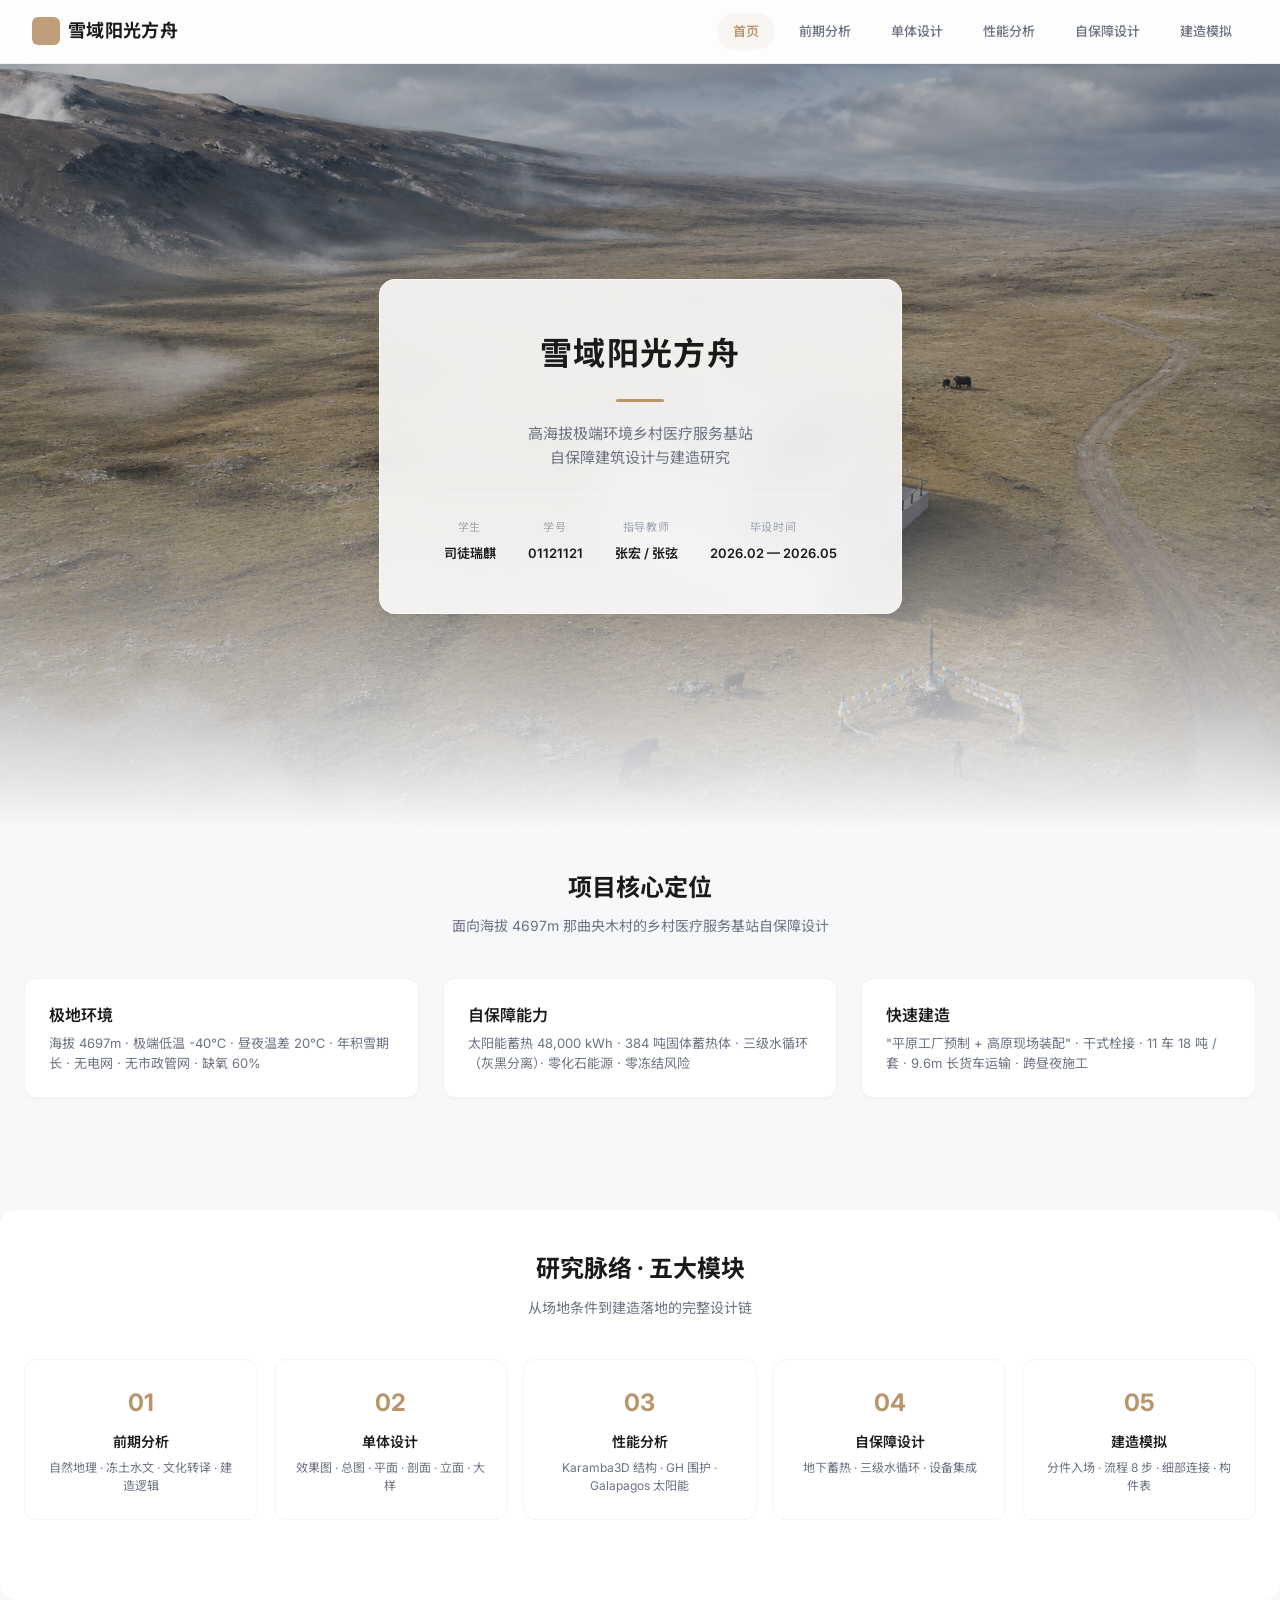
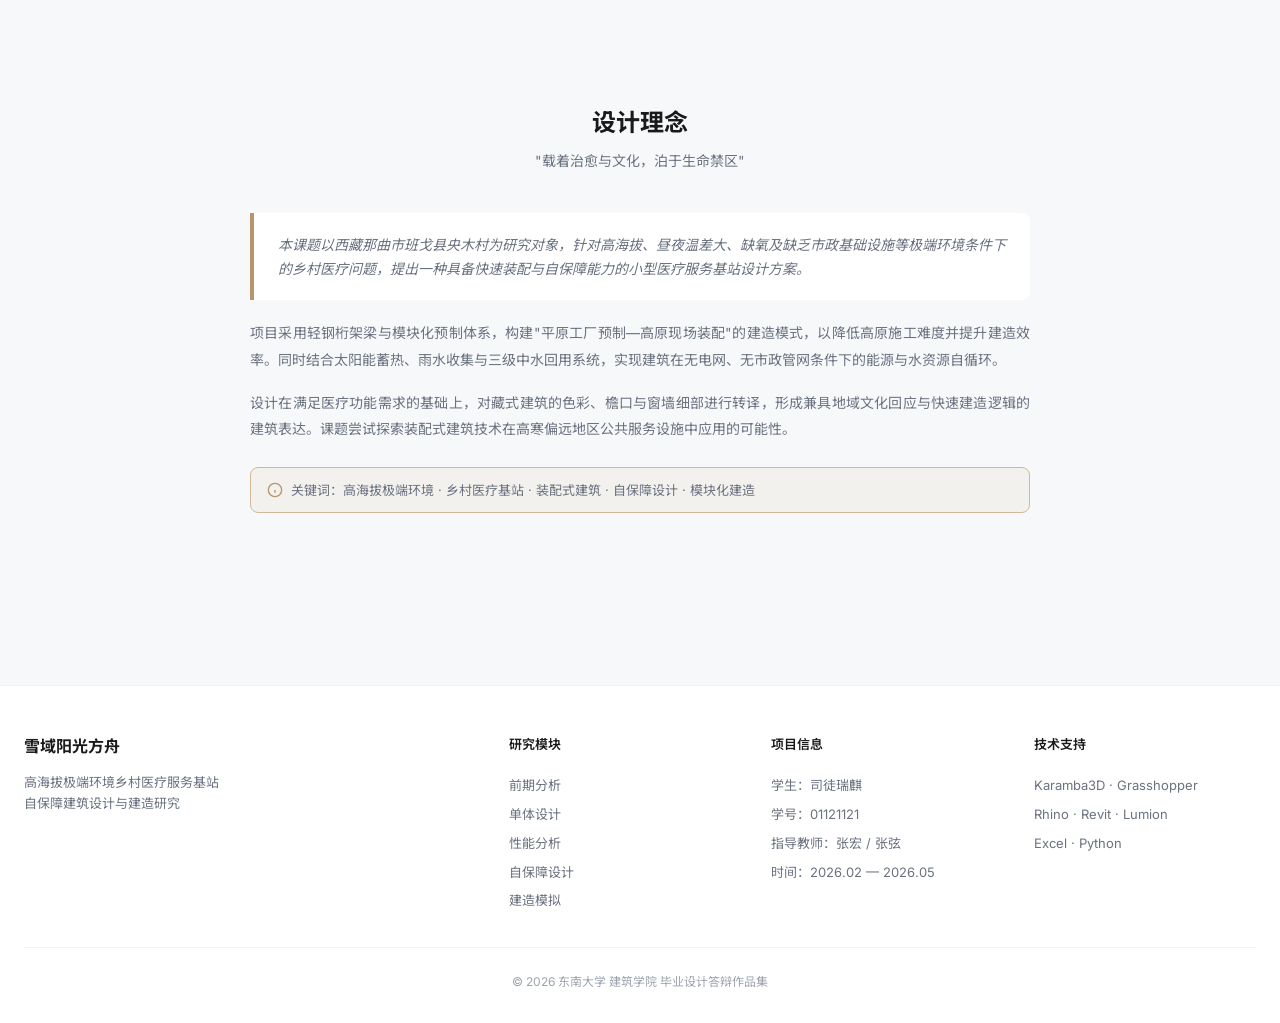
==== index.html @ 9c7acc3d "snow-ark: clean initial commit (Gitee Pages ready, ~74MB)" ====
<!DOCTYPE html>
<html lang="zh-CN">
<head>
  <meta charset="UTF-8">
  <meta name="viewport" content="width=device-width, initial-scale=1.0">
  <title>雪域阳光方舟 — 高海拔极端环境乡村医疗服务基站自保障建筑设计</title>
  <meta name="description" content="雪域阳光方舟 — 高海拔极端环境乡村医疗服务基站自保障建筑设计与建造研究，东南大学建筑学院毕业设计。">
  <link rel="preconnect" href="https://fonts.googleapis.com">
  <link rel="preconnect" href="https://fonts.gstatic.com" crossorigin>
  <link href="https://fonts.googleapis.com/css2?family=Inter:wght@300;400;500;600;700&family=Noto+Sans+SC:wght@300;400;500;600;700&display=swap" rel="stylesheet">
  <link rel="stylesheet" href="css/style.css">
</head>
<body>

  <!-- 导航栏 -->
  <nav class="nav" id="mainNav">
    <a href="index.html" class="nav-brand">雪域阳光方舟</a>
    <div class="nav-links">
      <a href="index.html" class="nav-link active">首页</a>
      <a href="site.html" class="nav-link">前期分析</a>
      <a href="design.html" class="nav-link">单体设计</a>
      <a href="performance.html" class="nav-link">性能分析</a>
      <a href="self-sustaining.html" class="nav-link">自保障设计</a>
      <a href="construction.html" class="nav-link">建造模拟</a>
    </div>
  </nav>

  <!-- Hero Section -->
  <section class="hero-section" style="margin-top:64px;">
    <div class="hero-bg">
      <img src="images/optimized/aerial-view.png" alt="高原医疗服务基站鸟瞰图" width="1575" height="998">
    </div>
    <div class="hero-overlay"></div>
    <div class="hero-card">
      <h1>雪域阳光方舟</h1>
      <div class="accent-line"></div>
      <p class="subtitle">高海拔极端环境乡村医疗服务基站<br>自保障建筑设计与建造研究</p>
      <div class="hero-meta">
        <div class="hero-meta-item">
          <span class="label">学生</span>
          <span class="value">司徒瑞麒</span>
        </div>
        <div class="hero-meta-item">
          <span class="label">学号</span>
          <span class="value">01121121</span>
        </div>
        <div class="hero-meta-item">
          <span class="label">指导教师</span>
          <span class="value">张宏 / 张弦</span>
        </div>
        <div class="hero-meta-item">
          <span class="label">毕设时间</span>
          <span class="value">2026.02 — 2026.05</span>
        </div>
      </div>
    </div>
  </section>

  <!-- 项目定位 - 三栏 -->
  <section class="page-container">
    <h2 class="section-title">项目核心定位</h2>
    <p class="section-subtitle">面向海拔 4697m 那曲央木村的乡村医疗服务基站自保障设计</p>

    <div class="product-grid">
      <div class="card">
        <div class="card-body">
          <h3 class="card-title">极地环境</h3>
          <p class="card-desc">海拔 4697m · 极端低温 -40℃ · 昼夜温差 20℃ · 年积雪期长 · 无电网 · 无市政管网 · 缺氧 60%</p>
        </div>
      </div>
      <div class="card">
        <div class="card-body">
          <h3 class="card-title">自保障能力</h3>
          <p class="card-desc">太阳能蓄热 48,000 kWh · 384 吨固体蓄热体 · 三级水循环（灰黑分离）· 零化石能源 · 零冻结风险</p>
        </div>
      </div>
      <div class="card">
        <div class="card-body">
          <h3 class="card-title">快速建造</h3>
          <p class="card-desc">"平原工厂预制 + 高原现场装配" · 干式栓接 · 11 车 18 吨 / 套 · 9.6m 长货车运输 · 跨昼夜施工</p>
        </div>
      </div>
    </div>
  </section>

  <!-- 研究脉络 - 5 大模块跳转 -->
  <section class="page-container" style="background:var(--bg-card);border-radius:var(--radius-lg);margin-top:32px;">
    <h2 class="section-title">研究脉络 · 五大模块</h2>
    <p class="section-subtitle">从场地条件到建造落地的完整设计链</p>

    <div class="module-jump">
      <a href="site.html" class="module-card" style="text-decoration:none;">
        <div class="m-num">01</div>
        <div class="m-name">前期分析</div>
        <div class="m-desc">自然地理 · 冻土水文 · 文化转译 · 建造逻辑</div>
      </a>
      <a href="design.html" class="module-card" style="text-decoration:none;">
        <div class="m-num">02</div>
        <div class="m-name">单体设计</div>
        <div class="m-desc">效果图 · 总图 · 平面 · 剖面 · 立面 · 大样</div>
      </a>
      <a href="performance.html" class="module-card" style="text-decoration:none;">
        <div class="m-num">03</div>
        <div class="m-name">性能分析</div>
        <div class="m-desc">Karamba3D 结构 · GH 围护 · Galapagos 太阳能</div>
      </a>
      <a href="self-sustaining.html" class="module-card" style="text-decoration:none;">
        <div class="m-num">04</div>
        <div class="m-name">自保障设计</div>
        <div class="m-desc">地下蓄热 · 三级水循环 · 设备集成</div>
      </a>
      <a href="construction.html" class="module-card" style="text-decoration:none;">
        <div class="m-num">05</div>
        <div class="m-name">建造模拟</div>
        <div class="m-desc">分件入场 · 流程 8 步 · 细部连接 · 构件表</div>
      </a>
    </div>
  </section>

  <!-- 设计理念 - 引言 -->
  <section class="page-container" style="margin-top:64px;">
    <h2 class="section-title">设计理念</h2>
    <p class="section-subtitle">"载着治愈与文化，泊于生命禁区"</p>

    <div style="max-width:780px;margin:32px auto 0;">
      <div class="quote-block">
        本课题以西藏那曲市班戈县央木村为研究对象，针对高海拔、昼夜温差大、缺氧及缺乏市政基础设施等极端环境条件下的乡村医疗问题，提出一种具备快速装配与自保障能力的小型医疗服务基站设计方案。
      </div>
      <p style="font-size:14px;color:var(--fg-secondary);line-height:1.9;text-align:justify;margin-top:20px;">
        项目采用轻钢桁架梁与模块化预制体系，构建"平原工厂预制—高原现场装配"的建造模式，以降低高原施工难度并提升建造效率。同时结合太阳能蓄热、雨水收集与三级中水回用系统，实现建筑在无电网、无市政管网条件下的能源与水资源自循环。
      </p>
      <p style="font-size:14px;color:var(--fg-secondary);line-height:1.9;text-align:justify;margin-top:16px;">
        设计在满足医疗功能需求的基础上，对藏式建筑的色彩、檐口与窗墙细部进行转译，形成兼具地域文化回应与快速建造逻辑的建筑表达。课题尝试探索装配式建筑技术在高寒偏远地区公共服务设施中应用的可能性。
      </p>
      <div class="info-bar" style="margin-top:24px;">
        <svg viewBox="0 0 24 24" fill="none" stroke="currentColor" stroke-width="2"><circle cx="12" cy="12" r="10"/><path d="M12 16v-4M12 8h.01"/></svg>
        <span>关键词：高海拔极端环境 · 乡村医疗基站 · 装配式建筑 · 自保障设计 · 模块化建造</span>
      </div>
    </div>
  </section>

  <!-- Footer -->
  <footer class="site-footer">
    <div class="footer-inner">
      <div>
        <div class="footer-brand">雪域阳光方舟</div>
        <p class="footer-desc">高海拔极端环境乡村医疗服务基站<br>自保障建筑设计与建造研究</p>
      </div>
      <div class="footer-col">
        <h4>研究模块</h4>
        <a href="site.html">前期分析</a>
        <a href="design.html">单体设计</a>
        <a href="performance.html">性能分析</a>
        <a href="self-sustaining.html">自保障设计</a>
        <a href="construction.html">建造模拟</a>
      </div>
      <div class="footer-col">
        <h4>项目信息</h4>
        <a>学生：司徒瑞麒</a>
        <a>学号：01121121</a>
        <a>指导教师：张宏 / 张弦</a>
        <a>时间：2026.02 — 2026.05</a>
      </div>
      <div class="footer-col">
        <h4>技术支持</h4>
        <a>Karamba3D · Grasshopper</a>
        <a>Rhino · Revit · Lumion</a>
        <a>Excel · Python</a>
      </div>
    </div>
    <div class="footer-copyright">© 2026 东南大学 建筑学院 毕业设计答辩作品集</div>
  </footer>

  <script>
    const observer = new IntersectionObserver((entries) => {
      entries.forEach(entry => {
        if (entry.isIntersecting) entry.target.classList.add('visible');
      });
    }, { threshold: 0.1 });
    document.querySelectorAll('.reveal').forEach(el => observer.observe(el));
  </script>
</body>
</html>
---- css/style.css ----
/* ============================================
   云巅安护·冈拉梅朵 — 全局样式框架
   极简 / 低饱和度 / 圆角卡片 / Inter字体
   ============================================ */

@import url('https://fonts.googleapis.com/css2?family=Inter:wght@300;400;500;600;700&family=Noto+Sans+SC:wght@300;400;500;600;700&display=swap');

:root {
  /* 低饱和度色系 */
  --bg-base: #F7F8FA;
  --bg-card: #FFFFFF;
  --bg-elevated: #FFFFFF;
  --fg-primary: #1A1A1A;
  --fg-secondary: #6B7280;
  --fg-muted: #9CA3AF;
  --accent: #B8956A;
  --accent-light: #D4B896;
  --accent-bg: rgba(184, 149, 106, 0.08);
  --border: #E5E7EB;
  --border-light: #F3F4F6;
  --shadow-sm: 0 1px 3px rgba(0,0,0,0.04);
  --shadow-md: 0 4px 16px rgba(0,0,0,0.06);
  --shadow-lg: 0 8px 30px rgba(0,0,0,0.08);
  --radius-sm: 8px;
  --radius-md: 12px;
  --radius-lg: 16px;
  --radius-pill: 999px;
  --transition: all 0.3s cubic-bezier(0.4, 0, 0.2, 1);
  --transition-fast: all 0.15s ease;
  --max-width: 1280px;
  --font-sans: 'Inter', 'Noto Sans SC', -apple-system, BlinkMacSystemFont, sans-serif;
}

*, *::before, *::after {
  box-sizing: border-box;
  margin: 0;
  padding: 0;
}

html {
  scroll-behavior: smooth;
  -webkit-font-smoothing: antialiased;
  -moz-osx-font-smoothing: grayscale;
}

body {
  font-family: var(--font-sans);
  background: var(--bg-base);
  color: var(--fg-primary);
  line-height: 1.6;
  font-size: 15px;
  overflow-x: hidden;
}

img {
  max-width: 100%;
  height: auto;
  display: block;
}

a {
  color: inherit;
  text-decoration: none;
}

/* ============================================
   导航栏
   ============================================ */
.nav {
  position: fixed;
  top: 0;
  left: 0;
  right: 0;
  z-index: 1000;
  height: 64px;
  display: flex;
  align-items: center;
  justify-content: space-between;
  padding: 0 32px;
  background: rgba(255,255,255,0.7);
  backdrop-filter: blur(12px);
  -webkit-backdrop-filter: blur(12px);
  border-bottom: 1px solid var(--border-light);
  transition: var(--transition);
}

.nav-brand {
  font-weight: 700;
  font-size: 18px;
  letter-spacing: 0.02em;
  color: var(--fg-primary);
  display: flex;
  align-items: center;
  gap: 8px;
}

.nav-brand::before {
  content: '';
  display: inline-block;
  width: 28px;
  height: 28px;
  background: var(--accent);
  border-radius: 6px;
  opacity: 0.9;
}

.nav-links {
  display: flex;
  gap: 8px;
  align-items: center;
}

.nav-link {
  font-size: 13px;
  font-weight: 500;
  color: var(--fg-secondary);
  padding: 8px 16px;
  border-radius: var(--radius-pill);
  transition: var(--transition-fast);
  white-space: nowrap;
}

.nav-link:hover {
  color: var(--fg-primary);
  background: var(--border-light);
}

.nav-link.active {
  color: var(--accent);
  background: var(--accent-bg);
  font-weight: 600;
}

/* ============================================
   Hero Section
   ============================================ */
.hero-section {
  position: relative;
  width: 100%;
  min-height: 85vh;
  display: flex;
  align-items: center;
  justify-content: center;
  overflow: hidden;
}

.hero-bg {
  position: absolute;
  inset: 0;
  z-index: 0;
}

.hero-bg img {
  width: 100%;
  height: 100%;
  object-fit: cover;
  filter: brightness(0.95);
}

.hero-overlay {
  position: absolute;
  inset: 0;
  background: linear-gradient(to bottom, rgba(0,0,0,0.15) 0%, rgba(0,0,0,0.05) 50%, rgba(247,248,250,1) 100%);
  z-index: 1;
}

.hero-card {
  position: relative;
  z-index: 2;
  background: rgba(255,255,255,0.88);
  backdrop-filter: blur(20px);
  -webkit-backdrop-filter: blur(20px);
  border: 1px solid rgba(255,255,255,0.6);
  border-radius: var(--radius-lg);
  padding: 48px 64px;
  text-align: center;
  box-shadow: var(--shadow-lg);
  max-width: 560px;
  animation: fadeInUp 0.8s ease-out;
}

.hero-card h1 {
  font-size: 32px;
  font-weight: 700;
  color: var(--fg-primary);
  margin-bottom: 12px;
  letter-spacing: 0.04em;
}

.hero-card .subtitle {
  font-size: 15px;
  color: var(--fg-secondary);
  font-weight: 400;
  line-height: 1.6;
}

.hero-card .accent-line {
  width: 48px;
  height: 3px;
  background: var(--accent);
  border-radius: 2px;
  margin: 20px auto;
}

/* ============================================
   页面容器与卡片系统
   ============================================ */
.page-container {
  max-width: var(--max-width);
  margin: 0 auto;
  padding: 40px 24px 80px;
}

.section-title {
  font-size: 24px;
  font-weight: 700;
  color: var(--fg-primary);
  margin-bottom: 8px;
  text-align: center;
}

.section-subtitle {
  font-size: 14px;
  color: var(--fg-secondary);
  text-align: center;
  margin-bottom: 40px;
}

.card {
  background: var(--bg-card);
  border-radius: var(--radius-md);
  border: 1px solid var(--border-light);
  box-shadow: var(--shadow-sm);
  transition: var(--transition);
  overflow: hidden;
}

.card:hover {
  transform: translateY(-4px);
  box-shadow: var(--shadow-md);
  border-color: var(--border);
}

.card-body {
  padding: 24px;
}

.card-img {
  width: 100%;
  aspect-ratio: 16/10;
  object-fit: cover;
  border-radius: var(--radius-sm);
  margin-bottom: 16px;
  transition: transform 0.5s ease;
}

.card:hover .card-img {
  transform: scale(1.03);
}

.card-title {
  font-size: 16px;
  font-weight: 600;
  color: var(--fg-primary);
  margin-bottom: 6px;
}

.card-desc {
  font-size: 13px;
  color: var(--fg-secondary);
  line-height: 1.5;
}

/* ============================================
   核心产品网格
   ============================================ */
.product-grid {
  display: grid;
  grid-template-columns: repeat(3, 1fr);
  gap: 24px;
  margin-top: 32px;
}

/* ============================================
   前期分析 — 圆形图表
   ============================================ */
.analysis-section {
  margin-top: 64px;
}

.chart-container {
  display: flex;
  align-items: center;
  justify-content: center;
  gap: 48px;
  flex-wrap: wrap;
  margin: 40px 0;
}

.donut-chart {
  position: relative;
  width: 280px;
  height: 280px;
  flex-shrink: 0;
}

.donut-chart svg {
  transform: rotate(-90deg);
}

.donut-center {
  position: absolute;
  inset: 0;
  display: flex;
  flex-direction: column;
  align-items: center;
  justify-content: center;
  text-align: center;
}

.donut-center .value {
  font-size: 36px;
  font-weight: 700;
  color: var(--accent);
}

.donut-center .label {
  font-size: 13px;
  color: var(--fg-secondary);
}

.chart-legend {
  display: grid;
  grid-template-columns: repeat(2, 1fr);
  gap: 16px 32px;
}

.legend-item {
  display: flex;
  align-items: center;
  gap: 10px;
  font-size: 13px;
  color: var(--fg-secondary);
}

.legend-dot {
  width: 10px;
  height: 10px;
  border-radius: 50%;
  flex-shrink: 0;
}

/* ============================================
   图片网格
   ============================================ */
.img-grid {
  display: grid;
  grid-template-columns: repeat(3, 1fr);
  gap: 20px;
  margin-top: 32px;
}

.img-grid-item {
  position: relative;
  border-radius: var(--radius-md);
  overflow: hidden;
  aspect-ratio: 4/3;
  cursor: pointer;
}

.img-grid-item img {
  width: 100%;
  height: 100%;
  object-fit: cover;
  transition: transform 0.5s ease;
}

.img-grid-item:hover img {
  transform: scale(1.05);
}

.img-grid-item .caption {
  position: absolute;
  bottom: 0;
  left: 0;
  right: 0;
  padding: 20px 16px 12px;
  background: linear-gradient(to top, rgba(0,0,0,0.5), transparent);
  color: #fff;
  font-size: 14px;
  font-weight: 500;
}

/* ============================================
   造价表格（干净表格模块）
   ============================================ */
.cost-table-wrapper {
  background: var(--bg-card);
  border-radius: var(--radius-md);
  border: 1px solid var(--border-light);
  overflow: hidden;
  margin-top: 24px;
}

.cost-table {
  width: 100%;
  border-collapse: collapse;
  font-size: 14px;
}

.cost-table thead th {
  background: var(--bg-base);
  color: var(--fg-secondary);
  font-weight: 600;
  font-size: 12px;
  text-transform: uppercase;
  letter-spacing: 0.05em;
  padding: 14px 20px;
  text-align: left;
  border-bottom: 1px solid var(--border);
}

.cost-table tbody td {
  padding: 14px 20px;
  border-bottom: 1px solid var(--border-light);
  color: var(--fg-primary);
  vertical-align: middle;
}

.cost-table tbody tr:last-child td {
  border-bottom: none;
}

.cost-table tbody tr:hover {
  background: var(--bg-base);
}

.cost-table .cell-number {
  text-align: right;
  font-variant-numeric: tabular-nums;
}

.cost-table tfoot td {
  padding: 16px 20px;
  background: var(--bg-base);
  font-weight: 700;
  color: var(--fg-primary);
  border-top: 2px solid var(--border);
}

/* 材料标签色块 */
.material-tag {
  display: inline-flex;
  align-items: center;
  gap: 8px;
}

.material-color {
  width: 12px;
  height: 12px;
  border-radius: 3px;
  flex-shrink: 0;
}

/* ============================================
   构件管理 — 阶段按钮
   ============================================ */
.bim-layout {
  display: grid;
  grid-template-columns: 1fr 1fr;
  gap: 32px;
  margin-top: 24px;
}

.bim-preview {
  border-radius: var(--radius-md);
  overflow: hidden;
  aspect-ratio: 4/3;
}

.bim-preview img {
  width: 100%;
  height: 100%;
  object-fit: cover;
}

.stage-grid {
  display: grid;
  grid-template-columns: repeat(3, 1fr);
  gap: 12px;
}

.stage-btn {
  aspect-ratio: 1;
  display: flex;
  flex-direction: column;
  align-items: center;
  justify-content: center;
  gap: 8px;
  background: var(--bg-card);
  border: 1px solid var(--border-light);
  border-radius: var(--radius-sm);
  cursor: pointer;
  transition: var(--transition);
  padding: 12px;
  text-align: center;
}

.stage-btn:hover {
  border-color: var(--accent);
  background: var(--accent-bg);
  transform: translateY(-2px);
}

.stage-btn.active {
  border-color: var(--accent);
  background: var(--accent-bg);
  box-shadow: 0 0 0 2px var(--accent-bg);
}

.stage-btn .icon {
  width: 28px;
  height: 28px;
  color: var(--fg-secondary);
}

.stage-btn:hover .icon,
.stage-btn.active .icon {
  color: var(--accent);
}

.stage-btn .name {
  font-size: 12px;
  font-weight: 500;
  color: var(--fg-primary);
}

.stage-btn .sub {
  font-size: 11px;
  color: var(--fg-muted);
}

/* ============================================
   甘特图
   ============================================ */
.gantt-wrapper {
  background: var(--bg-card);
  border-radius: var(--radius-md);
  border: 1px solid var(--border-light);
  padding: 24px;
  margin-top: 24px;
  overflow-x: auto;
}

.gantt-chart {
  min-width: 600px;
}

.gantt-header {
  display: grid;
  grid-template-columns: 140px 1fr;
  gap: 16px;
  padding-bottom: 12px;
  border-bottom: 1px solid var(--border);
  margin-bottom: 12px;
}

.gantt-weeks {
  display: flex;
  justify-content: space-between;
}

.gantt-week {
  font-size: 11px;
  color: var(--fg-muted);
  font-weight: 500;
  text-align: center;
  flex: 1;
}

.gantt-row {
  display: grid;
  grid-template-columns: 140px 1fr;
  gap: 16px;
  align-items: center;
  padding: 10px 0;
  border-bottom: 1px solid var(--border-light);
}

.gantt-row:last-child {
  border-bottom: none;
}

.gantt-task-name {
  font-size: 13px;
  font-weight: 500;
  color: var(--fg-primary);
}

.gantt-bar-track {
  position: relative;
  height: 24px;
  background: var(--bg-base);
  border-radius: 4px;
}

.gantt-bar {
  position: absolute;
  top: 4px;
  height: 16px;
  border-radius: 4px;
  background: var(--accent);
  opacity: 0.85;
  transition: opacity 0.2s;
}

.gantt-bar:hover {
  opacity: 1;
}

.gantt-bar.planned { background: var(--accent-light); opacity: 0.5; }
.gantt-bar.active { background: var(--accent); }
.gantt-bar.complete { background: #8CA87A; }

/* ============================================
   演变图 2x2 栅格
   ============================================ */
.evolution-grid {
  display: grid;
  grid-template-columns: repeat(2, 1fr);
  gap: 20px;
  margin-top: 24px;
}

.evolution-item {
  background: var(--bg-card);
  border-radius: var(--radius-md);
  border: 1px solid var(--border-light);
  overflow: hidden;
  transition: var(--transition);
}

.evolution-item:hover {
  box-shadow: var(--shadow-md);
  transform: translateY(-2px);
}

.evolution-item img {
  width: 100%;
  aspect-ratio: 16/10;
  object-fit: cover;
}

.evolution-item .label {
  padding: 14px 16px;
  font-size: 13px;
  font-weight: 500;
  color: var(--fg-secondary);
  text-align: center;
  border-top: 1px solid var(--border-light);
}

/* ============================================
   Footer
   ============================================ */
.site-footer {
  background: var(--bg-card);
  border-top: 1px solid var(--border-light);
  padding: 48px 24px 32px;
  margin-top: 80px;
}

.footer-inner {
  max-width: var(--max-width);
  margin: 0 auto;
  display: grid;
  grid-template-columns: 2fr repeat(3, 1fr);
  gap: 40px;
}

.footer-brand {
  font-weight: 700;
  font-size: 16px;
  color: var(--fg-primary);
  margin-bottom: 12px;
}

.footer-desc {
  font-size: 13px;
  color: var(--fg-secondary);
  line-height: 1.6;
  max-width: 280px;
}

.footer-col h4 {
  font-size: 13px;
  font-weight: 600;
  color: var(--fg-primary);
  margin-bottom: 16px;
}

.footer-col a {
  display: block;
  font-size: 13px;
  color: var(--fg-secondary);
  padding: 4px 0;
  transition: color 0.2s;
}

.footer-col a:hover {
  color: var(--accent);
}

.footer-copyright {
  max-width: var(--max-width);
  margin: 32px auto 0;
  padding-top: 24px;
  border-top: 1px solid var(--border-light);
  text-align: center;
  font-size: 12px;
  color: var(--fg-muted);
}

/* ============================================
   动画
   ============================================ */
@keyframes fadeInUp {
  from {
    opacity: 0;
    transform: translateY(24px);
  }
  to {
    opacity: 1;
    transform: translateY(0);
  }
}

.reveal {
  opacity: 0;
  transform: translateY(24px);
  transition: opacity 0.6s ease, transform 0.6s ease;
}

.reveal.visible {
  opacity: 1;
  transform: translateY(0);
}

/* ============================================
   响应式
   ============================================ */
@media (max-width: 1024px) {
  .product-grid { grid-template-columns: repeat(2, 1fr); }
  .bim-layout { grid-template-columns: 1fr; }
  .footer-inner { grid-template-columns: repeat(2, 1fr); }
}

@media (max-width: 768px) {
  .nav {
    padding: 0 16px;
    height: 56px;
  }
  .nav-links {
    display: none;
  }
  .hero-card {
    padding: 32px 28px;
    margin: 0 20px;
    max-width: 100%;
  }
  .hero-card h1 { font-size: 24px; }
  .page-container { padding: 24px 16px 48px; }
  .product-grid,
  .img-grid { grid-template-columns: 1fr; }
  .chart-container { flex-direction: column; }
  .chart-legend { grid-template-columns: 1fr; }
  .stage-grid { grid-template-columns: repeat(2, 1fr); }
  .evolution-grid { grid-template-columns: 1fr; }
  .footer-inner { grid-template-columns: 1fr; gap: 32px; }
  .gantt-wrapper { padding: 16px; }
}

/* ============================================
   数据接口预留标记
   ============================================ */
[data-excel-source] {
  position: relative;
}

[data-excel-source]::before {
  content: attr(data-excel-source);
  position: absolute;
  top: -20px;
  right: 0;
  font-size: 10px;
  color: var(--fg-muted);
  font-family: monospace;
  opacity: 0.5;
}

/* ============================================
   雪域阳光方舟 — 扩展组件
   2026-05-29 新增
   ============================================ */

/* 选项卡 - 前期分析 7 子目 */
.analysis-tabs {
  display: flex;
  flex-wrap: wrap;
  gap: 8px;
  margin-bottom: 24px;
  padding: 8px;
  background: var(--bg-card);
  border: 1px solid var(--border-light);
  border-radius: var(--radius-md);
}

.analysis-tab {
  padding: 10px 18px;
  font-size: 13px;
  font-weight: 500;
  color: var(--fg-secondary);
  background: transparent;
  border: none;
  border-radius: var(--radius-pill);
  cursor: pointer;
  transition: var(--transition-fast);
  white-space: nowrap;
}

.analysis-tab:hover {
  color: var(--fg-primary);
  background: var(--border-light);
}

.analysis-tab.active {
  color: #fff;
  background: var(--accent);
}

.tab-panel {
  display: none;
  animation: fadeInUp 0.4s ease-out;
}

.tab-panel.active {
  display: grid;
  grid-template-columns: 1fr 1fr;
  gap: 24px;
  align-items: start;
}

.tab-panel .panel-text {
  background: var(--bg-card);
  border: 1px solid var(--border-light);
  border-radius: var(--radius-md);
  padding: 28px;
}

.tab-panel .panel-text h4 {
  font-size: 16px;
  font-weight: 600;
  color: var(--fg-primary);
  margin-bottom: 12px;
}

.tab-panel .panel-text p {
  font-size: 14px;
  color: var(--fg-secondary);
  line-height: 1.8;
  margin-bottom: 12px;
}

.tab-panel .panel-text ul {
  list-style: none;
  margin-top: 12px;
}

.tab-panel .panel-text li {
  font-size: 14px;
  color: var(--fg-secondary);
  padding: 6px 0 6px 20px;
  position: relative;
  line-height: 1.7;
}

.tab-panel .panel-text li::before {
  content: '·';
  position: absolute;
  left: 8px;
  color: var(--accent);
  font-weight: 700;
}

.tab-panel .panel-img {
  border-radius: var(--radius-md);
  overflow: hidden;
  background: var(--bg-card);
  border: 1px solid var(--border-light);
}

.tab-panel .panel-img img {
  width: 100%;
  height: 100%;
  object-fit: cover;
  display: block;
}

.tab-panel .panel-img.full {
  grid-column: 1 / -1;
}

/* 单栏面板 (用于全宽图) */
.tab-panel.single-column {
  grid-template-columns: 1fr;
}

/* KPI 数字卡 */
.kpi-grid {
  display: grid;
  grid-template-columns: repeat(4, 1fr);
  gap: 16px;
  margin: 24px 0;
}

.kpi-card {
  background: var(--bg-card);
  border: 1px solid var(--border-light);
  border-radius: var(--radius-md);
  padding: 24px;
  text-align: center;
  transition: var(--transition);
}

.kpi-card:hover {
  border-color: var(--accent);
  transform: translateY(-2px);
}

.kpi-value {
  font-size: 28px;
  font-weight: 700;
  color: var(--accent);
  font-variant-numeric: tabular-nums;
  margin-bottom: 4px;
}

.kpi-label {
  font-size: 12px;
  color: var(--fg-secondary);
  font-weight: 500;
}

/* 流程步骤 */
.process-flow {
  display: grid;
  grid-template-columns: repeat(4, 1fr);
  gap: 12px;
  margin: 24px 0;
}

.process-step {
  background: var(--bg-card);
  border: 1px solid var(--border-light);
  border-radius: var(--radius-md);
  padding: 20px 16px;
  text-align: center;
  position: relative;
}

.process-step::after {
  content: '→';
  position: absolute;
  right: -16px;
  top: 50%;
  transform: translateY(-50%);
  font-size: 18px;
  color: var(--accent);
  font-weight: 600;
}

.process-step:last-child::after {
  display: none;
}

.process-step .step-num {
  display: inline-block;
  width: 32px;
  height: 32px;
  line-height: 32px;
  background: var(--accent);
  color: #fff;
  border-radius: 50%;
  font-weight: 700;
  font-size: 14px;
  margin-bottom: 10px;
}

.process-step .step-title {
  font-size: 13px;
  font-weight: 600;
  color: var(--fg-primary);
  margin-bottom: 4px;
}

.process-step .step-sub {
  font-size: 11px;
  color: var(--fg-muted);
}

/* 图文混排 - 设计图纸区 */
.drawings-list {
  display: flex;
  flex-direction: column;
  gap: 40px;
  margin-top: 32px;
}

.drawing-item {
  display: grid;
  grid-template-columns: 360px 1fr;
  gap: 32px;
  align-items: center;
  background: var(--bg-card);
  border: 1px solid var(--border-light);
  border-radius: var(--radius-md);
  padding: 24px;
  transition: var(--transition);
}

.drawing-item:hover {
  box-shadow: var(--shadow-md);
}

.drawing-item.reverse {
  grid-template-columns: 1fr 360px;
}

.drawing-item.reverse .drawing-img {
  order: 2;
}

.drawing-img {
  width: 100%;
  aspect-ratio: 4/3;
  border-radius: var(--radius-sm);
  overflow: hidden;
  background: var(--bg-base);
}

.drawing-img img {
  width: 100%;
  height: 100%;
  object-fit: contain;
  cursor: zoom-in;
}

.drawing-info h4 {
  font-size: 18px;
  font-weight: 600;
  color: var(--fg-primary);
  margin-bottom: 8px;
}

.drawing-info .drawing-meta {
  font-size: 11px;
  color: var(--fg-muted);
  text-transform: uppercase;
  letter-spacing: 0.05em;
  margin-bottom: 12px;
}

.drawing-info p {
  font-size: 13px;
  color: var(--fg-secondary);
  line-height: 1.8;
  margin-bottom: 8px;
}

/* 性能图组 */
.perf-section {
  margin-top: 48px;
}

.perf-section h3 {
  font-size: 18px;
  font-weight: 600;
  color: var(--fg-primary);
  margin-bottom: 8px;
}

.perf-section .perf-subtitle {
  font-size: 13px;
  color: var(--fg-secondary);
  margin-bottom: 20px;
  line-height: 1.7;
}

.perf-grid {
  display: grid;
  gap: 16px;
}

.perf-grid.cols-2 { grid-template-columns: 1fr 1fr; }
.perf-grid.cols-3 { grid-template-columns: repeat(3, 1fr); }
.perf-grid.cols-4 { grid-template-columns: repeat(4, 1fr); }

.perf-card {
  background: var(--bg-card);
  border: 1px solid var(--border-light);
  border-radius: var(--radius-md);
  overflow: hidden;
  transition: var(--transition);
}

.perf-card:hover {
  box-shadow: var(--shadow-md);
  transform: translateY(-2px);
}

.perf-card img {
  width: 100%;
  aspect-ratio: 4/3;
  object-fit: contain;
  background: var(--bg-base);
  cursor: zoom-in;
}

.perf-card .perf-caption {
  padding: 12px 16px;
  font-size: 12px;
  color: var(--fg-secondary);
  text-align: center;
  border-top: 1px solid var(--border-light);
}

/* 建造过程大图横幅 */
.build-banner {
  display: grid;
  grid-template-columns: 1fr 1fr;
  gap: 24px;
  align-items: center;
  background: var(--bg-card);
  border: 1px solid var(--border-light);
  border-radius: var(--radius-md);
  padding: 32px;
  margin-top: 32px;
}

.build-banner img {
  width: 100%;
  border-radius: var(--radius-sm);
  object-fit: cover;
}

/* 渲染图网格 - 单体设计 */
.renders-grid {
  display: grid;
  grid-template-columns: repeat(2, 1fr);
  gap: 20px;
  margin-top: 24px;
}

.render-card {
  background: var(--bg-card);
  border: 1px solid var(--border-light);
  border-radius: var(--radius-md);
  overflow: hidden;
  cursor: zoom-in;
  transition: var(--transition);
}

.render-card:hover {
  box-shadow: var(--shadow-md);
  transform: translateY(-2px);
}

.render-card img {
  width: 100%;
  aspect-ratio: 16/10;
  object-fit: cover;
}

.render-card .render-caption {
  padding: 14px 16px;
  font-size: 13px;
  color: var(--fg-secondary);
  border-top: 1px solid var(--border-light);
}

/* 分级用水列表 */
.water-grade {
  background: var(--bg-card);
  border: 1px solid var(--border-light);
  border-radius: var(--radius-md);
  padding: 24px 28px;
  margin-top: 16px;
  border-left: 4px solid var(--accent);
}

.water-grade h5 {
  font-size: 15px;
  font-weight: 600;
  color: var(--fg-primary);
  margin-bottom: 6px;
}

.water-grade p {
  font-size: 13px;
  color: var(--fg-secondary);
  line-height: 1.7;
}

/* 设备清单 - 水循环 */
.equipment-list {
  display: grid;
  grid-template-columns: 1fr 1fr;
  gap: 16px;
  margin-top: 16px;
}

.equipment-item {
  display: flex;
  align-items: center;
  gap: 12px;
  background: var(--bg-base);
  border-radius: var(--radius-sm);
  padding: 12px 16px;
}

.equipment-item .eq-name {
  font-size: 13px;
  font-weight: 500;
  color: var(--fg-primary);
}

.equipment-item .eq-spec {
  font-size: 11px;
  color: var(--fg-muted);
}

/* Hero meta 信息 - 答辩元信息 */
.hero-meta {
  display: flex;
  justify-content: center;
  gap: 32px;
  margin-top: 24px;
  padding-top: 24px;
  border-top: 1px solid var(--border-light);
  flex-wrap: wrap;
}

.hero-meta-item {
  text-align: center;
}

.hero-meta-item .label {
  display: block;
  font-size: 11px;
  color: var(--fg-muted);
  text-transform: uppercase;
  letter-spacing: 0.05em;
  margin-bottom: 4px;
}

.hero-meta-item .value {
  font-size: 13px;
  font-weight: 600;
  color: var(--fg-primary);
}

/* 章节标题 - 区块用 */
.subsection-title {
  font-size: 18px;
  font-weight: 600;
  color: var(--fg-primary);
  margin: 40px 0 16px;
  padding-bottom: 12px;
  border-bottom: 1px solid var(--border-light);
  display: flex;
  align-items: center;
  gap: 12px;
}

.subsection-title .num {
  display: inline-flex;
  align-items: center;
  justify-content: center;
  width: 32px;
  height: 32px;
  background: var(--accent);
  color: #fff;
  border-radius: 50%;
  font-size: 14px;
  font-weight: 700;
}

/* 模块跳转卡 (首页底部) */
.module-jump {
  display: grid;
  grid-template-columns: repeat(5, 1fr);
  gap: 16px;
  margin-top: 24px;
}

.module-card {
  background: var(--bg-card);
  border: 1px solid var(--border-light);
  border-radius: var(--radius-md);
  padding: 24px 20px;
  text-align: center;
  transition: var(--transition);
  cursor: pointer;
}

.module-card:hover {
  border-color: var(--accent);
  transform: translateY(-4px);
  box-shadow: var(--shadow-md);
}

.module-card .m-num {
  display: inline-block;
  font-size: 24px;
  font-weight: 700;
  color: var(--accent);
  margin-bottom: 8px;
}

.module-card .m-name {
  font-size: 14px;
  font-weight: 600;
  color: var(--fg-primary);
  margin-bottom: 6px;
}

.module-card .m-desc {
  font-size: 12px;
  color: var(--fg-secondary);
  line-height: 1.5;
}

/* 案例引用块 */
.quote-block {
  background: var(--bg-card);
  border-left: 4px solid var(--accent);
  border-radius: 0 var(--radius-sm) var(--radius-sm) 0;
  padding: 20px 24px;
  margin: 16px 0;
  font-size: 14px;
  color: var(--fg-secondary);
  line-height: 1.7;
  font-style: italic;
}

/* 浅色信息条 */
.info-bar {
  display: flex;
  align-items: center;
  gap: 8px;
  background: var(--accent-bg);
  border: 1px solid var(--accent-light);
  border-radius: var(--radius-sm);
  padding: 12px 16px;
  font-size: 13px;
  color: var(--fg-secondary);
  margin: 12px 0;
}

.info-bar svg {
  width: 16px;
  height: 16px;
  color: var(--accent);
  flex-shrink: 0;
}

/* 响应式扩展 */
@media (max-width: 1024px) {
  .tab-panel.active { grid-template-columns: 1fr; }
  .drawing-item, .drawing-item.reverse { grid-template-columns: 1fr; }
  .drawing-item.reverse .drawing-img { order: 0; }
  .module-jump { grid-template-columns: repeat(3, 1fr); }
  .process-flow { grid-template-columns: repeat(2, 1fr); }
  .process-step::after { display: none; }
  .kpi-grid { grid-template-columns: repeat(2, 1fr); }
  .perf-grid.cols-3, .perf-grid.cols-4 { grid-template-columns: repeat(2, 1fr); }
  .build-banner { grid-template-columns: 1fr; }
}

@media (max-width: 768px) {
  .renders-grid { grid-template-columns: 1fr; }
  .module-jump { grid-template-columns: repeat(2, 1fr); }
  .kpi-grid { grid-template-columns: 1fr 1fr; }
  .perf-grid.cols-2, .perf-grid.cols-3, .perf-grid.cols-4 { grid-template-columns: 1fr; }
  .equipment-list { grid-template-columns: 1fr; }
}
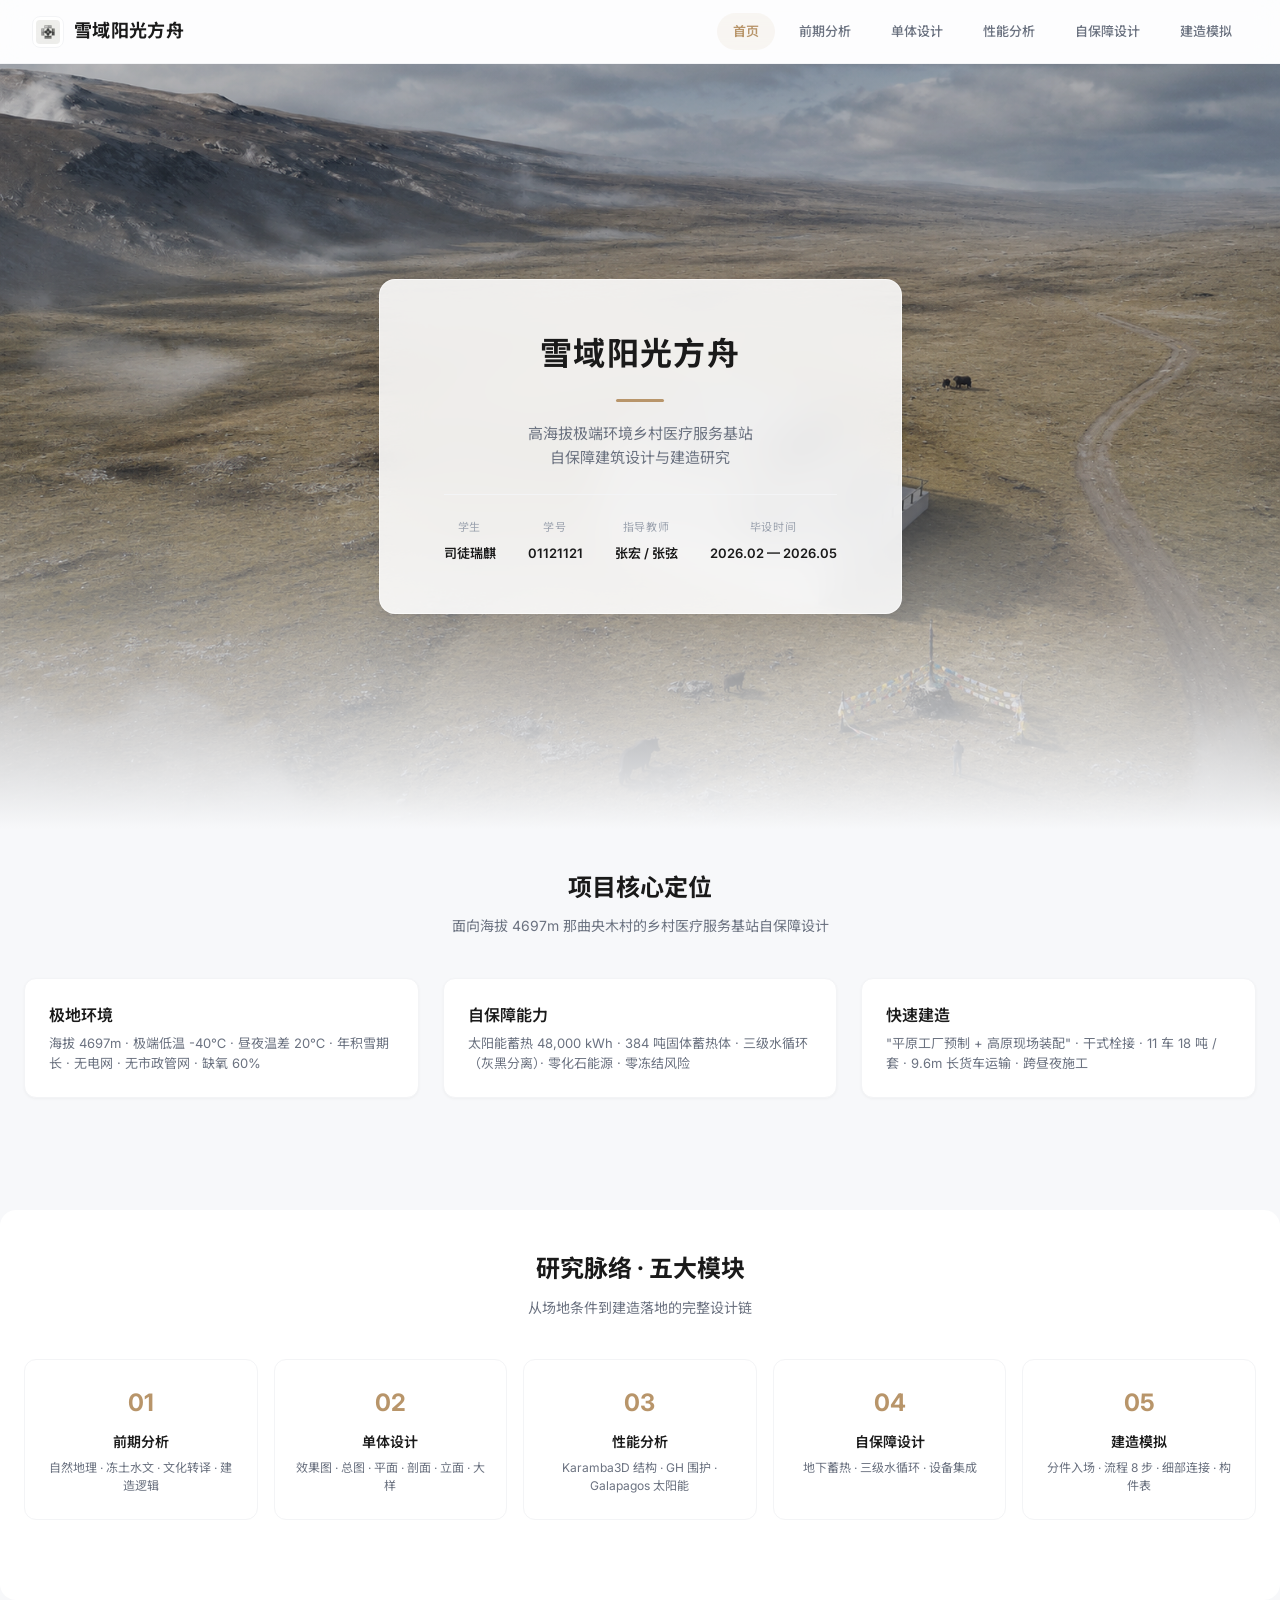
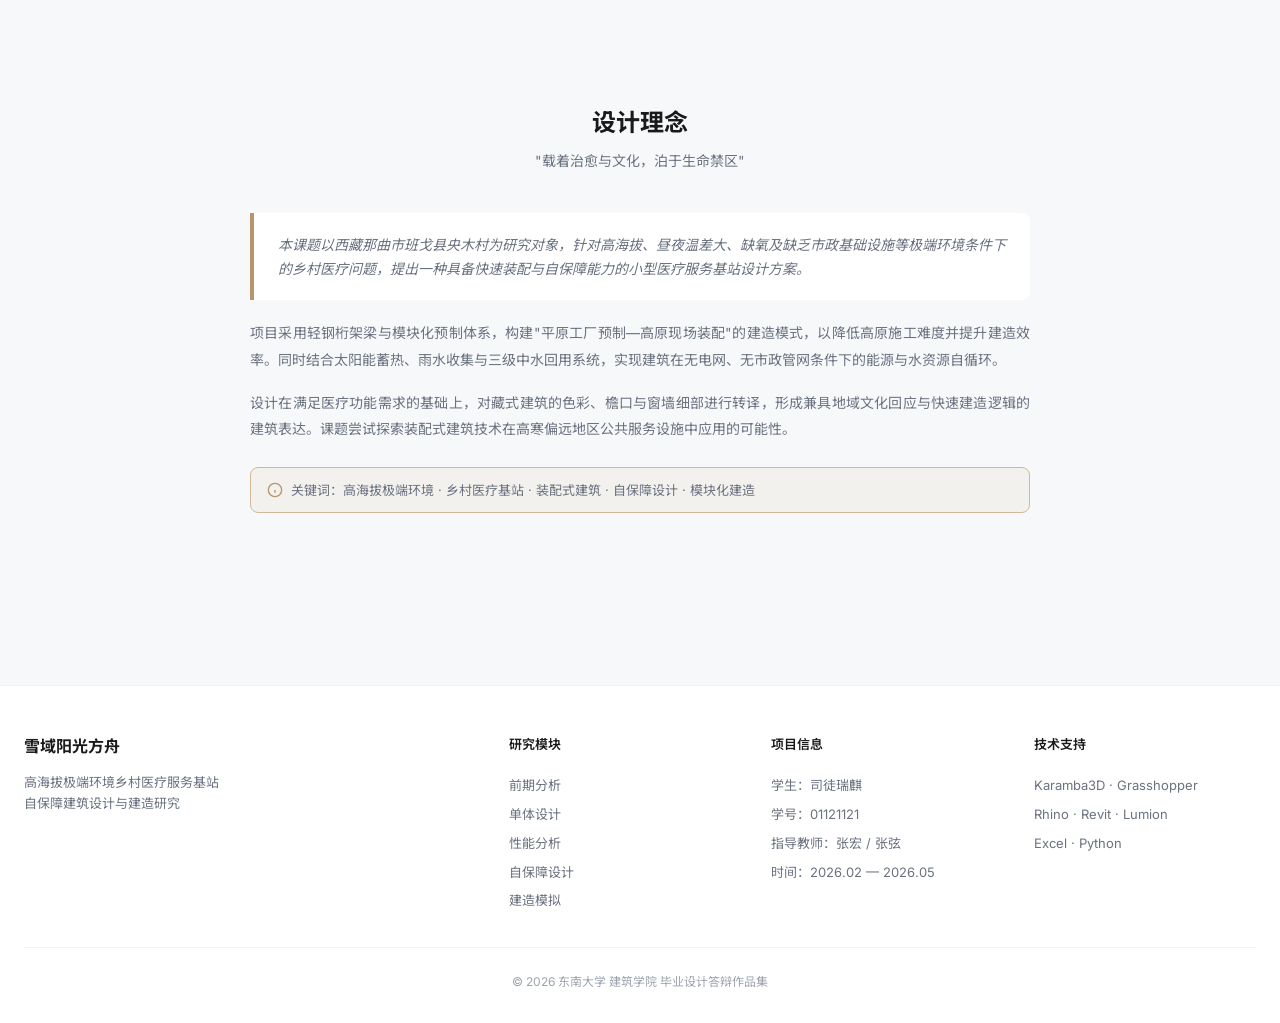
==== commit a67c8c8f: "﻿[06-03 01:05] 答辩版: 全站更新" ====
--- a/index.html
+++ b/index.html
@@ -14,7 +14,7 @@
 
   <!-- 导航栏 -->
   <nav class="nav" id="mainNav">
-    <a href="index.html" class="nav-brand">雪域阳光方舟</a>
+    <a href="index.html" class="nav-brand"><img src="images/optimized/logo.png" alt="Logo" class="logo" width="32" height="32">雪域阳光方舟</a>
     <div class="nav-links">
       <a href="index.html" class="nav-link active">首页</a>
       <a href="site.html" class="nav-link">前期分析</a>
--- a/css/style.css
+++ b/css/style.css
@@ -27,7 +27,7 @@
   --radius-pill: 999px;
   --transition: all 0.3s cubic-bezier(0.4, 0, 0.2, 1);
   --transition-fast: all 0.15s ease;
-  --max-width: 1280px;
+  --max-width: 1600px;
   --font-sans: 'Inter', 'Noto Sans SC', -apple-system, BlinkMacSystemFont, sans-serif;
 }
 
@@ -91,17 +91,19 @@
   color: var(--fg-primary);
   display: flex;
   align-items: center;
-  gap: 8px;
-}
-
-.nav-brand::before {
-  content: '';
+  gap: 10px;
+}
+
+.nav-brand .logo {
   display: inline-block;
-  width: 28px;
-  height: 28px;
-  background: var(--accent);
-  border-radius: 6px;
-  opacity: 0.9;
+  width: 32px;
+  height: 32px;
+  background: #FFFFFF;
+  border: 1px solid var(--border-light);
+  border-radius: 8px;
+  padding: 3px;
+  object-fit: contain;
+  flex-shrink: 0;
 }
 
 .nav-links {
@@ -747,6 +749,17 @@
 }
 
 /* ============================================
+   移动端汉堡菜单按钮（默认隐藏）
+   ============================================ */
+.nav-toggle {
+  display: none;
+}
+.nav-toggle svg {
+  width: 24px;
+  height: 24px;
+}
+
+/* ============================================
    响应式
    ============================================ */
 @media (max-width: 1024px) {
@@ -760,8 +773,45 @@
     padding: 0 16px;
     height: 56px;
   }
+  /* 移动端：显示汉堡菜单按钮，链接折叠 */
+  .nav-toggle {
+    display: flex !important;
+    align-items: center;
+    justify-content: center;
+    width: 40px;
+    height: 40px;
+    background: transparent;
+    border: none;
+    cursor: pointer;
+    color: var(--fg-primary);
+    flex-shrink: 0;
+  }
   .nav-links {
     display: none;
+    position: absolute;
+    top: 56px;
+    left: 0;
+    right: 0;
+    background: rgba(255,255,255,0.98);
+    backdrop-filter: blur(12px);
+    -webkit-backdrop-filter: blur(12px);
+    border-bottom: 1px solid var(--border-light);
+    flex-direction: column;
+    align-items: stretch;
+    padding: 8px 16px 16px;
+    gap: 4px;
+    box-shadow: 0 8px 24px rgba(0,0,0,0.08);
+  }
+  .nav-links.open {
+    display: flex;
+  }
+  .nav-link {
+    padding: 12px 16px;
+    font-size: 14px;
+    border-radius: var(--radius-sm);
+  }
+  .nav-link.active {
+    background: var(--accent-bg);
   }
   .hero-card {
     padding: 32px 28px;
@@ -966,21 +1016,15 @@
   padding: 20px 16px;
   text-align: center;
   position: relative;
-}
-
-.process-step::after {
-  content: '→';
-  position: absolute;
-  right: -16px;
-  top: 50%;
-  transform: translateY(-50%);
-  font-size: 18px;
-  color: var(--accent);
-  font-weight: 600;
-}
-
-.process-step:last-child::after {
-  display: none;
+  transition: var(--transition);
+  cursor: default;
+}
+
+.process-step:hover {
+  border-color: var(--accent);
+  transform: translateY(-3px);
+  box-shadow: var(--shadow-md);
+  z-index: 5;
 }
 
 .process-step .step-num {
@@ -1008,6 +1052,40 @@
   color: var(--fg-muted);
 }
 
+/* hover 弹图（图片由 JS 通过 .popup 元素注入） */
+.process-step .popup {
+  position: absolute;
+  left: 50%;
+  top: 0;
+  transform: translate(-50%, -110%);
+  width: 560px;
+  height: 360px;
+  background: #FFFFFF;
+  border: 1px solid var(--border-light);
+  border-radius: var(--radius-sm);
+  box-shadow: var(--shadow-lg);
+  padding: 12px;
+  display: flex;
+  align-items: center;
+  justify-content: center;
+  opacity: 0;
+  pointer-events: none;
+  transition: opacity 0.2s ease, transform 0.2s ease;
+  z-index: 999;
+}
+
+.process-step .popup img {
+  max-width: 100%;
+  max-height: 100%;
+  object-fit: contain;
+  display: block;
+}
+
+.process-step:hover .popup {
+  opacity: 1;
+  transform: translate(-50%, -115%);
+}
+
 /* 图文混排 - 设计图纸区 */
 .drawings-list {
   display: flex;
@@ -1018,9 +1096,9 @@
 
 .drawing-item {
   display: grid;
-  grid-template-columns: 360px 1fr;
+  grid-template-columns: 1fr 280px;
   gap: 32px;
-  align-items: center;
+  align-items: start;
   background: var(--bg-card);
   border: 1px solid var(--border-light);
   border-radius: var(--radius-md);
@@ -1033,7 +1111,7 @@
 }
 
 .drawing-item.reverse {
-  grid-template-columns: 1fr 360px;
+  grid-template-columns: 280px 1fr;
 }
 
 .drawing-item.reverse .drawing-img {
@@ -1042,24 +1120,106 @@
 
 .drawing-img {
   width: 100%;
-  aspect-ratio: 4/3;
   border-radius: var(--radius-sm);
   overflow: hidden;
-  background: var(--bg-base);
-}
-
-.drawing-img img {
+  background: #FFFFFF;
+  padding: 12px;
+  border: 1px solid var(--border-light);
+  display: flex;
+  flex-direction: column;
+  align-items: center;
+  justify-content: center;
+  gap: 0;
+}
+
+/* 单图（图数量=1）: 16:9 固定比例 */
+.drawing-img:has(> img:only-child) {
+  aspect-ratio: 16/9;
+}
+
+/* 多图：自然高度 */
+.drawing-img > img:only-child {
+  max-width: 100%;
+  max-height: 100%;
+  width: auto;
+  height: auto;
+}
+
+/* 容器里有 >=2 张图时：去掉 16:9 限制 */
+.drawing-img > img:not(:only-child) {
+  width: 100%;
+  height: auto;
+  max-height: 600px;
+  object-fit: contain;
+}
+
+/* ============================================
+   四宫格布局 — drawing-item.quad (2x2)
+   左上：文字 / 右上：墙构造 / 左下：0529爆炸图 / 右下：窗构造
+   ============================================ */
+.drawing-item.quad {
+  display: grid;
+  grid-template-columns: 1fr 1fr;
+  grid-template-rows: auto auto;
+  gap: 16px;
+  align-items: stretch;
+}
+
+.drawing-item.quad .drawing-info {
+  grid-column: 1;
+  grid-row: 1;
+}
+
+.drawing-item.quad .drawing-img:nth-of-type(1) {
+  grid-column: 2;
+  grid-row: 1;
+  aspect-ratio: 5/7;
+  margin: 0;
+}
+.drawing-item.quad .drawing-img:nth-of-type(2) {
+  grid-column: 1;
+  grid-row: 2;
+  aspect-ratio: 16/9;
+  margin: 0;
+}
+.drawing-item.quad .drawing-img:nth-of-type(3) {
+  grid-column: 2;
+  grid-row: 2;
+  aspect-ratio: 1/1;
+  margin: 0;
+}
+
+.drawing-item.quad .drawing-img {
+  background: #FFFFFF;
+  padding: 12px;
+  border: 1px solid var(--border-light);
+}
+
+.drawing-item.quad .drawing-img > img {
   width: 100%;
   height: 100%;
   object-fit: contain;
+}
+
+.drawing-img img {
+  max-width: 100%;
+  max-height: 100%;
+  width: auto;
+  height: auto;
+  display: block;
+  object-fit: contain;
   cursor: zoom-in;
+}
+
+.drawing-info {
+  padding: 8px 16px;
 }
 
 .drawing-info h4 {
   font-size: 18px;
   font-weight: 600;
   color: var(--fg-primary);
-  margin-bottom: 8px;
+  margin-bottom: 12px;
 }
 
 .drawing-info .drawing-meta {
@@ -1067,14 +1227,14 @@
   color: var(--fg-muted);
   text-transform: uppercase;
   letter-spacing: 0.05em;
-  margin-bottom: 12px;
+  margin-bottom: 16px;
 }
 
 .drawing-info p {
   font-size: 13px;
   color: var(--fg-secondary);
-  line-height: 1.8;
-  margin-bottom: 8px;
+  line-height: 1.85;
+  margin-bottom: 10px;
 }
 
 /* 性能图组 */
@@ -1104,6 +1264,64 @@
 .perf-grid.cols-2 { grid-template-columns: 1fr 1fr; }
 .perf-grid.cols-3 { grid-template-columns: repeat(3, 1fr); }
 .perf-grid.cols-4 { grid-template-columns: repeat(4, 1fr); }
+
+/* 细部连接构造 · 大图居中，4 小图分两侧（3 列 grid） */
+.detail-grid {
+  display: grid;
+  grid-template-columns: 1fr 2.4fr 1fr;
+  grid-template-rows: 1fr 1fr;
+  gap: 14px;
+  margin-top: 14px;
+  min-height: 520px;
+}
+
+/* 4 张小图占左/右两列各 2 个 */
+.detail-grid > .perf-card:nth-child(1) { grid-column: 1; grid-row: 1; }   /* 左上 */
+.detail-grid > .perf-card:nth-child(2) { grid-column: 3; grid-row: 1; }   /* 右上 */
+.detail-grid > .perf-card:nth-child(3) { grid-column: 1; grid-row: 2; }   /* 左下 */
+.detail-grid > .perf-card:nth-child(4) { grid-column: 3; grid-row: 2; }   /* 右下 */
+
+/* 大图占中间 2 行 */
+.detail-grid > .perf-card.detail-large {
+  grid-column: 2;
+  grid-row: 1 / 3;
+  display: flex;
+  flex-direction: column;
+}
+
+/* 4 张小图：4:3 充满 grid cell · cover 裁切 */
+.detail-grid > .perf-card:not(.detail-large) {
+  display: flex;
+  flex-direction: column;
+}
+.detail-grid > .perf-card:not(.detail-large) img {
+  width: 100%;
+  flex: 1;
+  height: 100%;
+  min-height: 0;
+  aspect-ratio: 4/3;
+  object-fit: cover;
+  background: var(--bg-base);
+}
+.detail-grid > .perf-card:not(.detail-large) .perf-caption {
+  padding: 6px 10px;
+  font-size: 11px;
+  line-height: 1.4;
+}
+
+/* 大图：充满 2 行 · cover 裁切 */
+.detail-grid > .perf-card.detail-large img {
+  width: 100%;
+  flex: 1;
+  height: 100%;
+  min-height: 0;
+  object-fit: cover;
+  background: var(--bg-base);
+}
+.detail-grid > .perf-card.detail-large .perf-caption {
+  padding: 8px 12px;
+  font-size: 12px;
+}
 
 .perf-card {
   background: var(--bg-card);
@@ -1353,6 +1571,28 @@
   font-style: italic;
 }
 
+/* 数据条 · 可视化占比 */
+.bar {
+  display: block;
+  height: 8px;
+  border-radius: 4px;
+  background: var(--accent);
+  min-width: 4px;
+  transition: width 0.3s ease;
+}
+
+/* Mermaid 流程图容器微调 */
+.mermaid {
+  text-align: center;
+  margin: 0 auto;
+  overflow-x: auto;
+  padding: 12px 0;
+}
+.mermaid svg {
+  max-width: 100%;
+  height: auto;
+}
+
 /* 浅色信息条 */
 .info-bar {
   display: flex;
@@ -1393,4 +1633,15 @@
   .kpi-grid { grid-template-columns: 1fr 1fr; }
   .perf-grid.cols-2, .perf-grid.cols-3, .perf-grid.cols-4 { grid-template-columns: 1fr; }
   .equipment-list { grid-template-columns: 1fr; }
-}
+  .detail-grid {
+    grid-template-columns: 1fr;
+    grid-template-rows: auto;
+    min-height: 0;
+  }
+  .detail-grid > .perf-card:nth-child(1) { grid-column: 1; grid-row: 1; }
+  .detail-grid > .perf-card:nth-child(2) { grid-column: 1; grid-row: 2; }
+  .detail-grid > .perf-card:nth-child(3) { grid-column: 1; grid-row: 3; }
+  .detail-grid > .perf-card:nth-child(4) { grid-column: 1; grid-row: 4; }
+  .detail-grid > .perf-card.detail-large { grid-column: 1; grid-row: 5; }
+  .detail-grid > .perf-card.detail-large img { aspect-ratio: 16/9; max-height: 320px; }
+}
